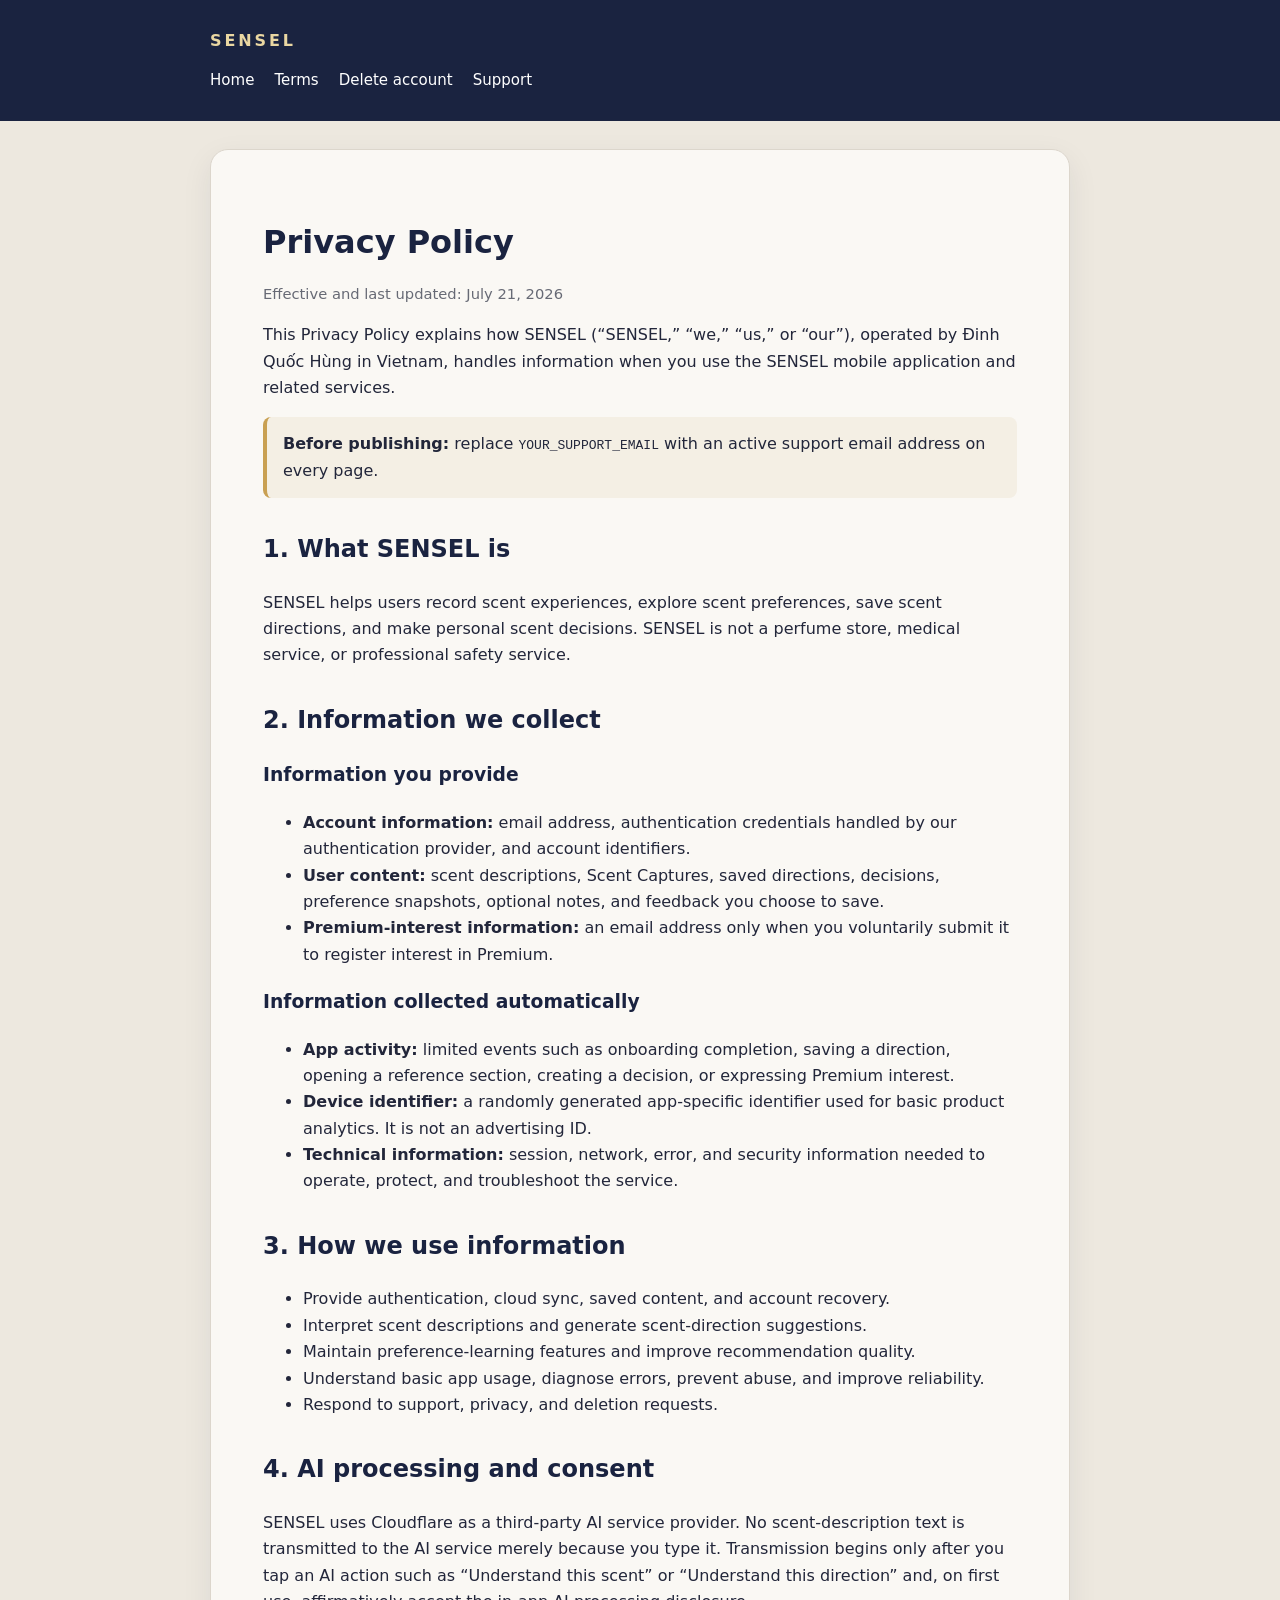
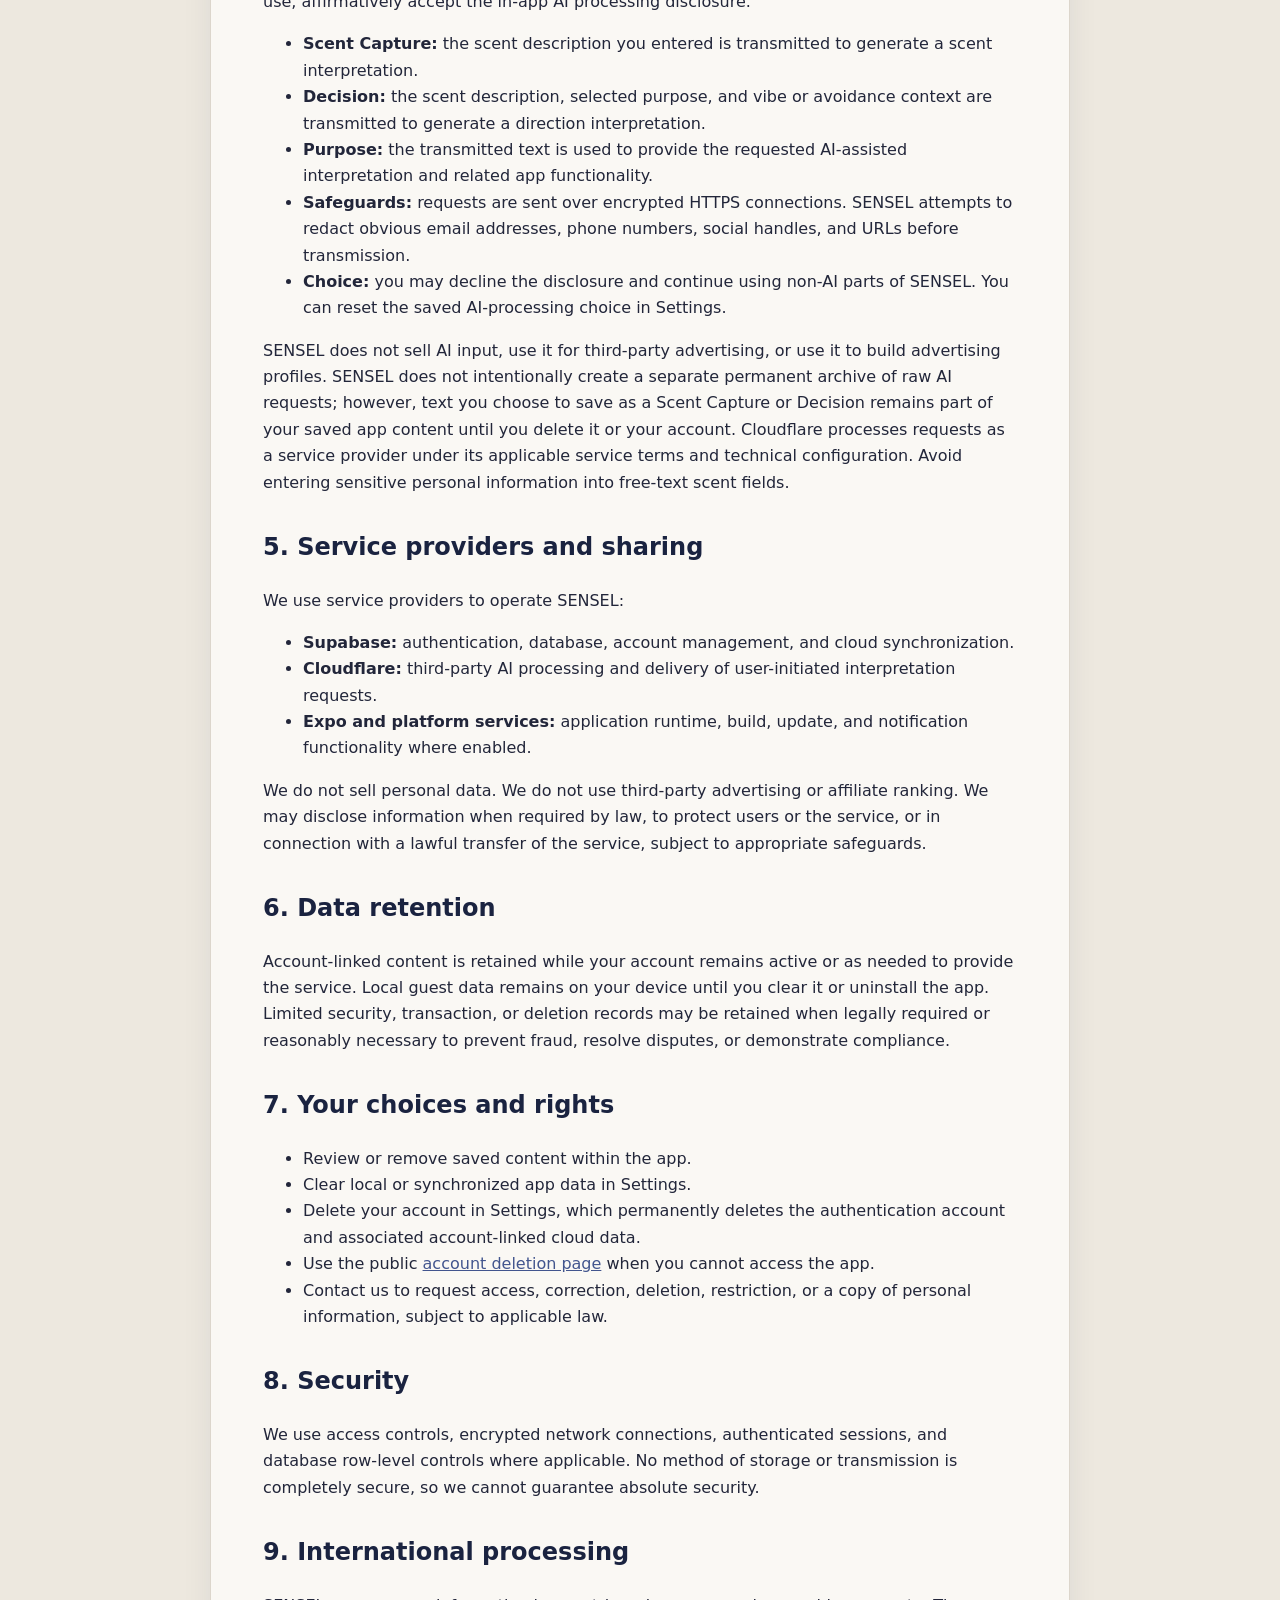
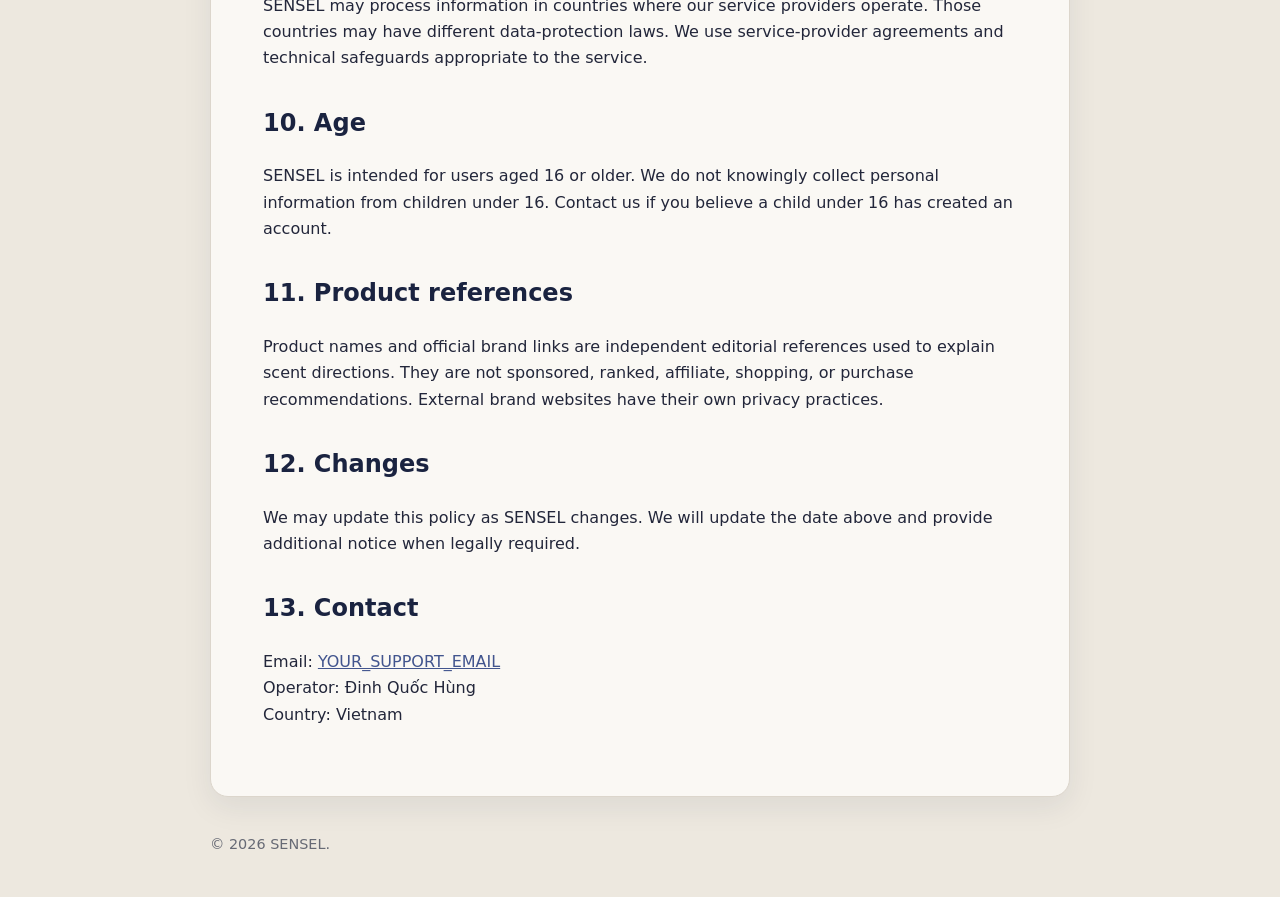
==== privacy.html @ e9b5b99a "Add files via upload" ====
<!doctype html>
<html lang="en">
<head><meta charset="utf-8"><meta name="viewport" content="width=device-width,initial-scale=1"><title>SENSEL Privacy Policy</title><link rel="stylesheet" href="styles.css"></head>
<body>
<header><div class="wrap"><div class="brand">SENSEL</div><nav><a href="index.html">Home</a><a href="terms.html">Terms</a><a href="delete-account.html">Delete account</a><a href="support.html">Support</a></nav></div></header>
<main>
<h1>Privacy Policy</h1><p class="meta">Effective and last updated: July 21, 2026</p>
<p>This Privacy Policy explains how SENSEL (“SENSEL,” “we,” “us,” or “our”), operated by Đinh Quốc Hùng in Vietnam, handles information when you use the SENSEL mobile application and related services.</p>
<div class="notice"><strong>Before publishing:</strong> replace <code>YOUR_SUPPORT_EMAIL</code> with an active support email address on every page.</div>
<h2>1. What SENSEL is</h2><p>SENSEL helps users record scent experiences, explore scent preferences, save scent directions, and make personal scent decisions. SENSEL is not a perfume store, medical service, or professional safety service.</p>
<h2>2. Information we collect</h2>
<h3>Information you provide</h3><ul><li><strong>Account information:</strong> email address, authentication credentials handled by our authentication provider, and account identifiers.</li><li><strong>User content:</strong> scent descriptions, Scent Captures, saved directions, decisions, preference snapshots, optional notes, and feedback you choose to save.</li><li><strong>Premium-interest information:</strong> an email address only when you voluntarily submit it to register interest in Premium.</li></ul>
<h3>Information collected automatically</h3><ul><li><strong>App activity:</strong> limited events such as onboarding completion, saving a direction, opening a reference section, creating a decision, or expressing Premium interest.</li><li><strong>Device identifier:</strong> a randomly generated app-specific identifier used for basic product analytics. It is not an advertising ID.</li><li><strong>Technical information:</strong> session, network, error, and security information needed to operate, protect, and troubleshoot the service.</li></ul>
<h2>3. How we use information</h2><ul><li>Provide authentication, cloud sync, saved content, and account recovery.</li><li>Interpret scent descriptions and generate scent-direction suggestions.</li><li>Maintain preference-learning features and improve recommendation quality.</li><li>Understand basic app usage, diagnose errors, prevent abuse, and improve reliability.</li><li>Respond to support, privacy, and deletion requests.</li></ul>
<h2>4. AI processing and consent</h2>
<p>SENSEL uses Cloudflare as a third-party AI service provider. No scent-description text is transmitted to the AI service merely because you type it. Transmission begins only after you tap an AI action such as “Understand this scent” or “Understand this direction” and, on first use, affirmatively accept the in-app AI processing disclosure.</p>
<ul>
<li><strong>Scent Capture:</strong> the scent description you entered is transmitted to generate a scent interpretation.</li>
<li><strong>Decision:</strong> the scent description, selected purpose, and vibe or avoidance context are transmitted to generate a direction interpretation.</li>
<li><strong>Purpose:</strong> the transmitted text is used to provide the requested AI-assisted interpretation and related app functionality.</li>
<li><strong>Safeguards:</strong> requests are sent over encrypted HTTPS connections. SENSEL attempts to redact obvious email addresses, phone numbers, social handles, and URLs before transmission.</li>
<li><strong>Choice:</strong> you may decline the disclosure and continue using non-AI parts of SENSEL. You can reset the saved AI-processing choice in Settings.</li>
</ul>
<p>SENSEL does not sell AI input, use it for third-party advertising, or use it to build advertising profiles. SENSEL does not intentionally create a separate permanent archive of raw AI requests; however, text you choose to save as a Scent Capture or Decision remains part of your saved app content until you delete it or your account. Cloudflare processes requests as a service provider under its applicable service terms and technical configuration. Avoid entering sensitive personal information into free-text scent fields.</p>
<h2>5. Service providers and sharing</h2><p>We use service providers to operate SENSEL:</p><ul><li><strong>Supabase:</strong> authentication, database, account management, and cloud synchronization.</li><li><strong>Cloudflare:</strong> third-party AI processing and delivery of user-initiated interpretation requests.</li><li><strong>Expo and platform services:</strong> application runtime, build, update, and notification functionality where enabled.</li></ul><p>We do not sell personal data. We do not use third-party advertising or affiliate ranking. We may disclose information when required by law, to protect users or the service, or in connection with a lawful transfer of the service, subject to appropriate safeguards.</p>
<h2>6. Data retention</h2><p>Account-linked content is retained while your account remains active or as needed to provide the service. Local guest data remains on your device until you clear it or uninstall the app. Limited security, transaction, or deletion records may be retained when legally required or reasonably necessary to prevent fraud, resolve disputes, or demonstrate compliance.</p>
<h2>7. Your choices and rights</h2><ul><li>Review or remove saved content within the app.</li><li>Clear local or synchronized app data in Settings.</li><li>Delete your account in Settings, which permanently deletes the authentication account and associated account-linked cloud data.</li><li>Use the public <a href="delete-account.html">account deletion page</a> when you cannot access the app.</li><li>Contact us to request access, correction, deletion, restriction, or a copy of personal information, subject to applicable law.</li></ul>
<h2>8. Security</h2><p>We use access controls, encrypted network connections, authenticated sessions, and database row-level controls where applicable. No method of storage or transmission is completely secure, so we cannot guarantee absolute security.</p>
<h2>9. International processing</h2><p>SENSEL may process information in countries where our service providers operate. Those countries may have different data-protection laws. We use service-provider agreements and technical safeguards appropriate to the service.</p>
<h2>10. Age</h2><p>SENSEL is intended for users aged 16 or older. We do not knowingly collect personal information from children under 16. Contact us if you believe a child under 16 has created an account.</p>
<h2>11. Product references</h2><p>Product names and official brand links are independent editorial references used to explain scent directions. They are not sponsored, ranked, affiliate, shopping, or purchase recommendations. External brand websites have their own privacy practices.</p>
<h2>12. Changes</h2><p>We may update this policy as SENSEL changes. We will update the date above and provide additional notice when legally required.</p>
<h2>13. Contact</h2><p>Email: <a href="mailto:YOUR_SUPPORT_EMAIL">YOUR_SUPPORT_EMAIL</a><br>Operator: Đinh Quốc Hùng<br>Country: Vietnam</p>
</main>
<footer><div class="wrap">© <span data-year></span> SENSEL.</div></footer><script src="nav.js"></script>
</body></html>
---- styles.css ----
:root {
  color-scheme: light;
  --navy: #1a2340;
  --cream: #ede8df;
  --paper: #faf8f4;
  --gold: #c9a052;
  --ink: #22263a;
  --muted: #676a75;
  --line: #dcd6cc;
}
* { box-sizing: border-box; }
body {
  margin: 0;
  background: var(--cream);
  color: var(--ink);
  font-family: Inter, ui-sans-serif, system-ui, -apple-system, BlinkMacSystemFont, "Segoe UI", sans-serif;
  line-height: 1.65;
}
header {
  background: var(--navy);
  color: white;
  padding: 28px 20px;
}
header .wrap, main, footer .wrap { max-width: 860px; margin: 0 auto; }
.brand { letter-spacing: .18em; font-weight: 700; color: #ead7a2; }
nav { margin-top: 14px; display: flex; flex-wrap: wrap; gap: 12px 20px; }
nav a { color: white; text-decoration: none; font-size: .94rem; }
main {
  margin: 28px auto;
  background: var(--paper);
  border: 1px solid var(--line);
  border-radius: 18px;
  padding: clamp(24px, 5vw, 52px);
  box-shadow: 0 10px 30px rgba(26,35,64,.08);
}
h1 { line-height: 1.15; color: var(--navy); }
h2 { margin-top: 2rem; color: var(--navy); }
h3 { color: var(--navy); }
a { color: #42558e; }
.meta, .small { color: var(--muted); font-size: .92rem; }
.notice {
  border-left: 4px solid var(--gold);
  background: #f4efe4;
  padding: 14px 16px;
  border-radius: 8px;
}
.button {
  display: inline-block;
  background: var(--navy);
  color: white;
  padding: 12px 18px;
  border-radius: 999px;
  text-decoration: none;
  font-weight: 650;
}
footer { padding: 8px 20px 40px; color: var(--muted); font-size: .9rem; }
code { overflow-wrap: anywhere; }
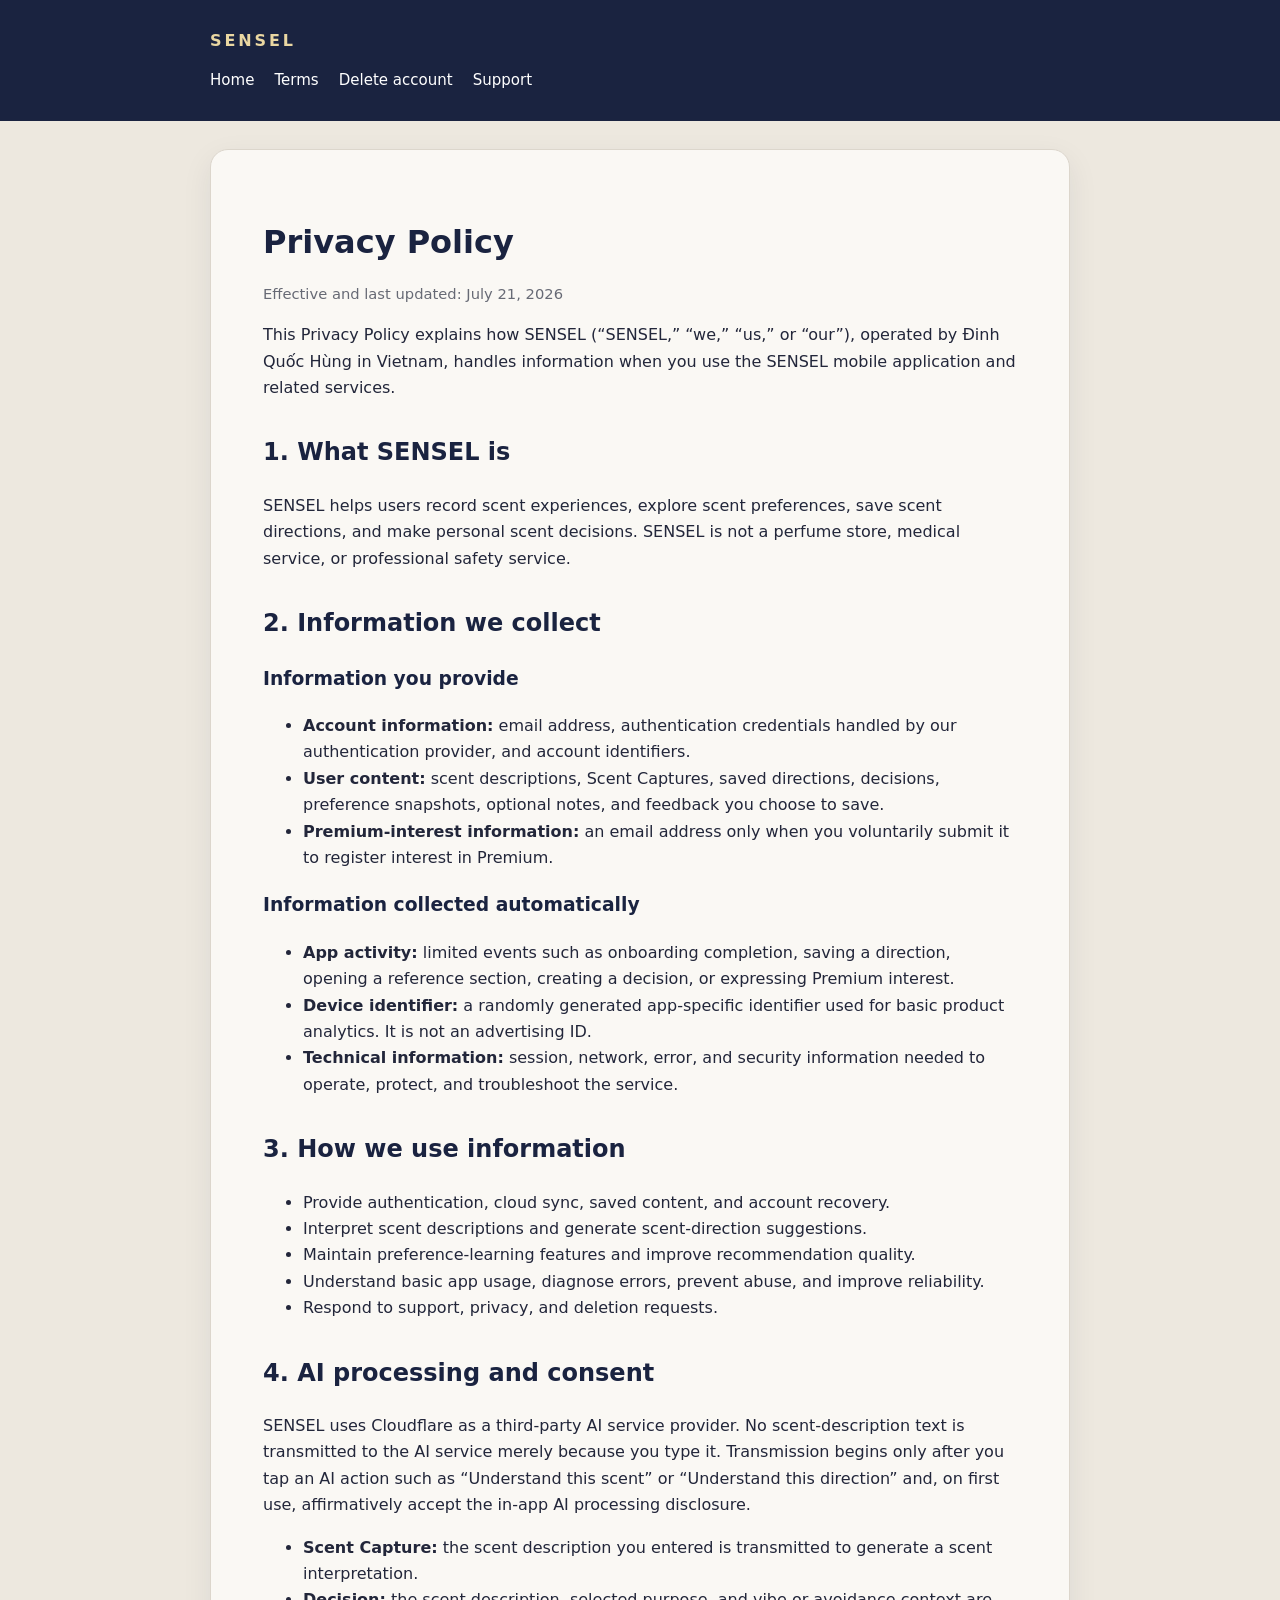
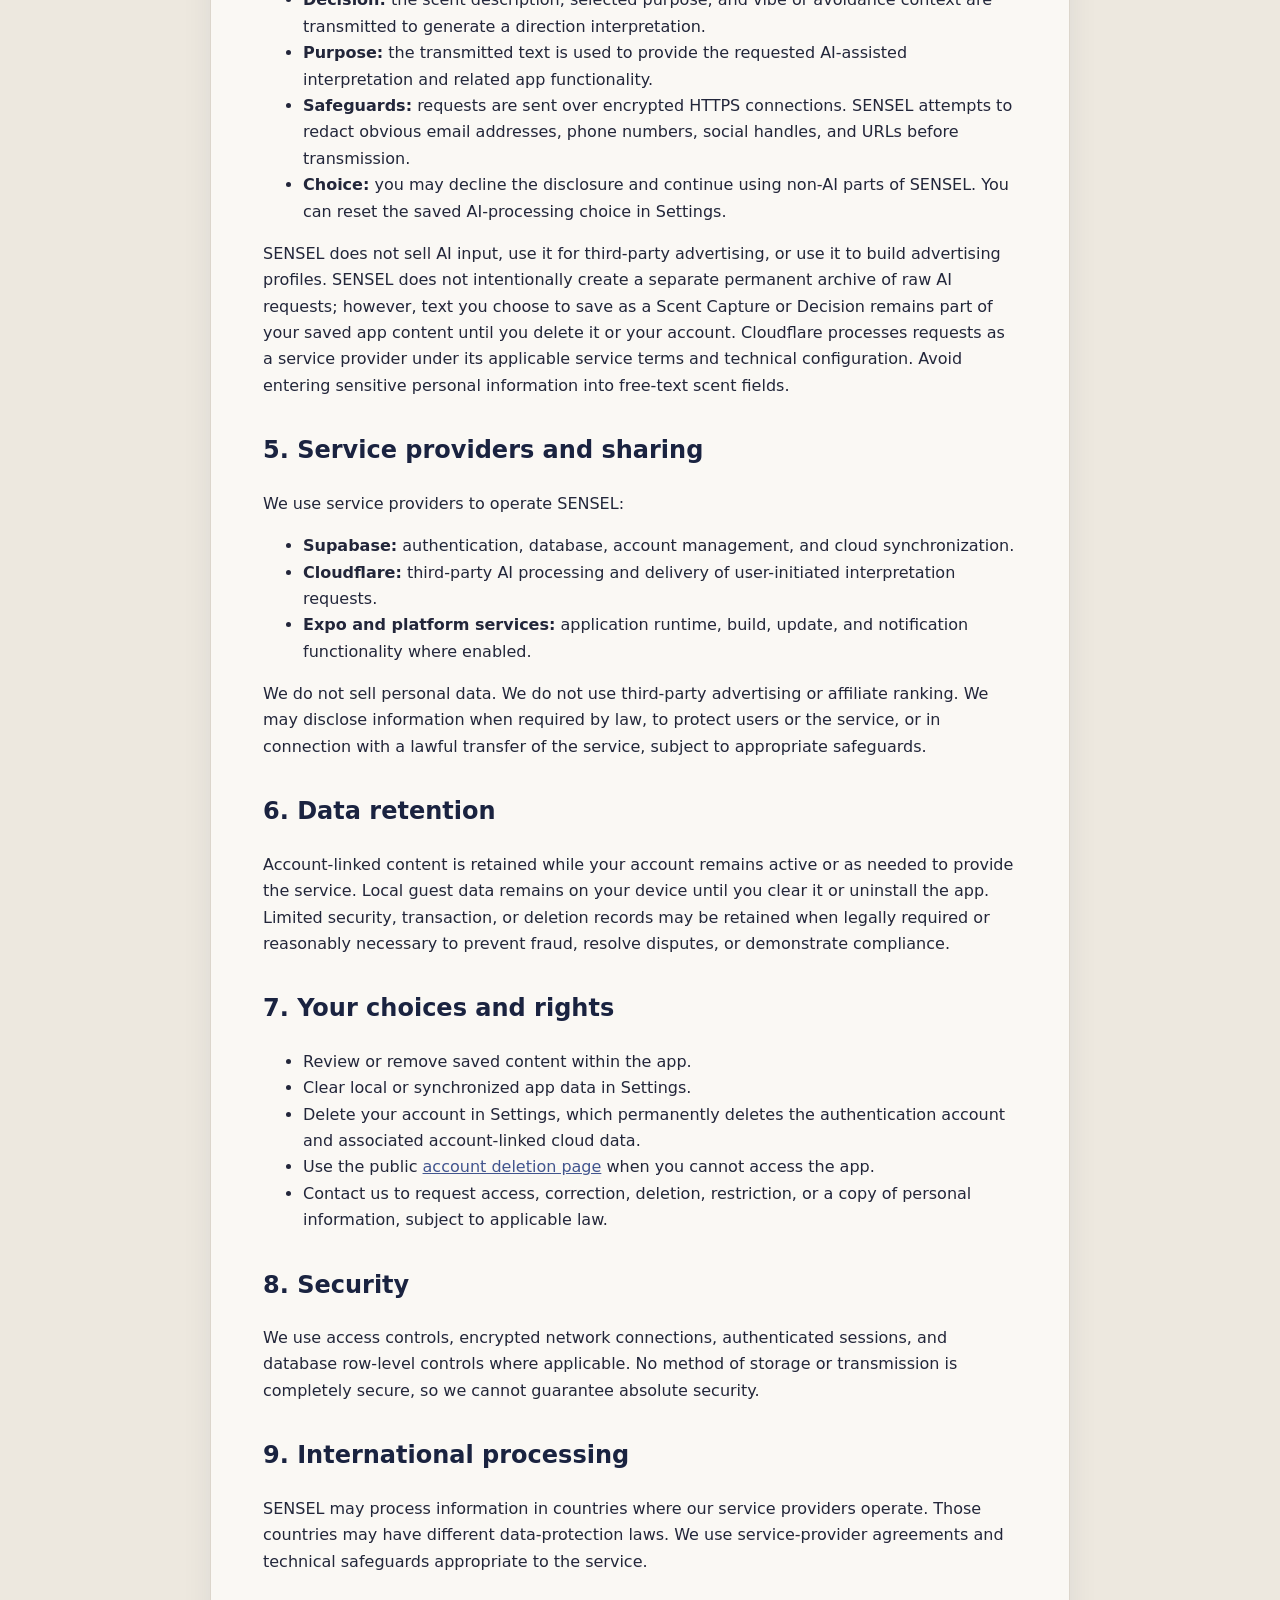
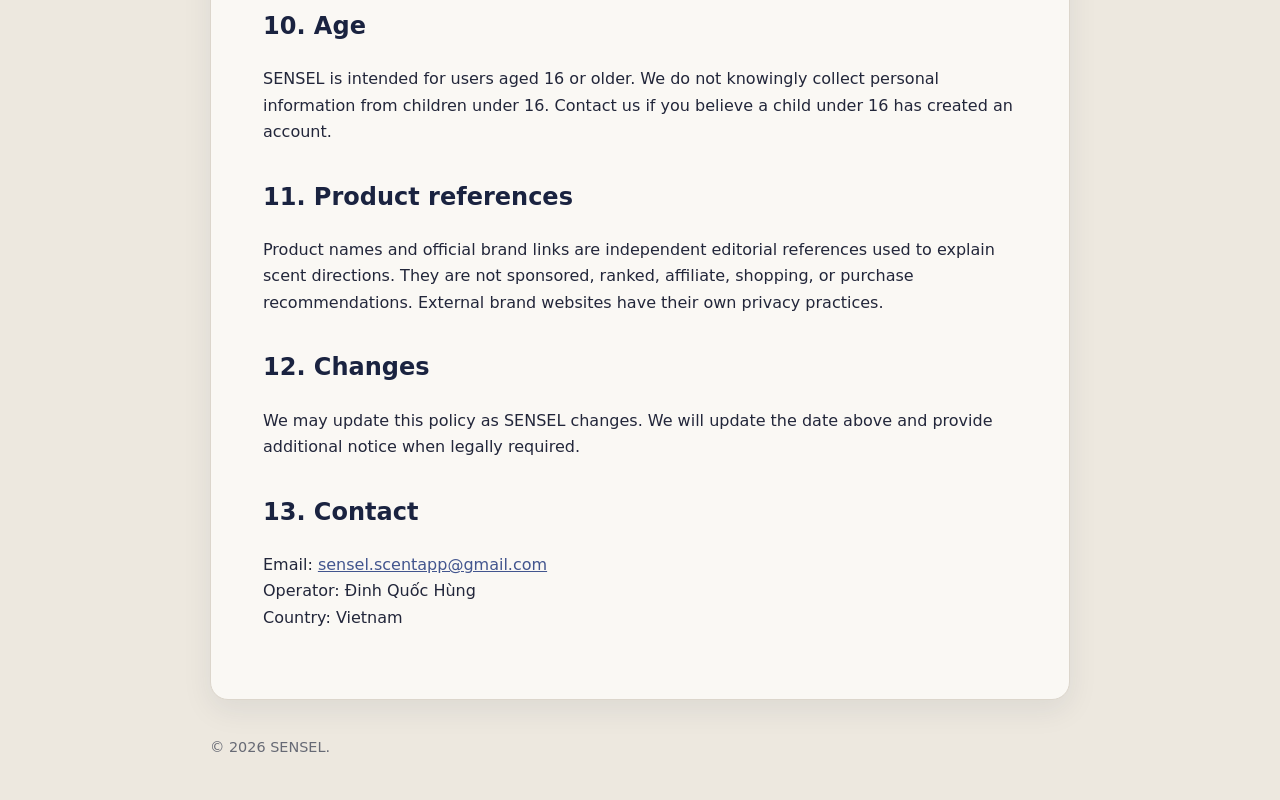
==== commit d2031731: "Change support email in privacy.html Updated contact email in privacy policy." ====
--- a/privacy.html
+++ b/privacy.html
@@ -6,7 +6,6 @@
 <main>
 <h1>Privacy Policy</h1><p class="meta">Effective and last updated: July 21, 2026</p>
 <p>This Privacy Policy explains how SENSEL (“SENSEL,” “we,” “us,” or “our”), operated by Đinh Quốc Hùng in Vietnam, handles information when you use the SENSEL mobile application and related services.</p>
-<div class="notice"><strong>Before publishing:</strong> replace <code>YOUR_SUPPORT_EMAIL</code> with an active support email address on every page.</div>
 <h2>1. What SENSEL is</h2><p>SENSEL helps users record scent experiences, explore scent preferences, save scent directions, and make personal scent decisions. SENSEL is not a perfume store, medical service, or professional safety service.</p>
 <h2>2. Information we collect</h2>
 <h3>Information you provide</h3><ul><li><strong>Account information:</strong> email address, authentication credentials handled by our authentication provider, and account identifiers.</li><li><strong>User content:</strong> scent descriptions, Scent Captures, saved directions, decisions, preference snapshots, optional notes, and feedback you choose to save.</li><li><strong>Premium-interest information:</strong> an email address only when you voluntarily submit it to register interest in Premium.</li></ul>
@@ -30,7 +29,7 @@
 <h2>10. Age</h2><p>SENSEL is intended for users aged 16 or older. We do not knowingly collect personal information from children under 16. Contact us if you believe a child under 16 has created an account.</p>
 <h2>11. Product references</h2><p>Product names and official brand links are independent editorial references used to explain scent directions. They are not sponsored, ranked, affiliate, shopping, or purchase recommendations. External brand websites have their own privacy practices.</p>
 <h2>12. Changes</h2><p>We may update this policy as SENSEL changes. We will update the date above and provide additional notice when legally required.</p>
-<h2>13. Contact</h2><p>Email: <a href="mailto:YOUR_SUPPORT_EMAIL">YOUR_SUPPORT_EMAIL</a><br>Operator: Đinh Quốc Hùng<br>Country: Vietnam</p>
+<h2>13. Contact</h2><p>Email: <a href="mailto:YOUR_SUPPORT_EMAIL">sensel.scentapp@gmail.com</a><br>Operator: Đinh Quốc Hùng<br>Country: Vietnam</p>
 </main>
 <footer><div class="wrap">© <span data-year></span> SENSEL.</div></footer><script src="nav.js"></script>
 </body></html>
